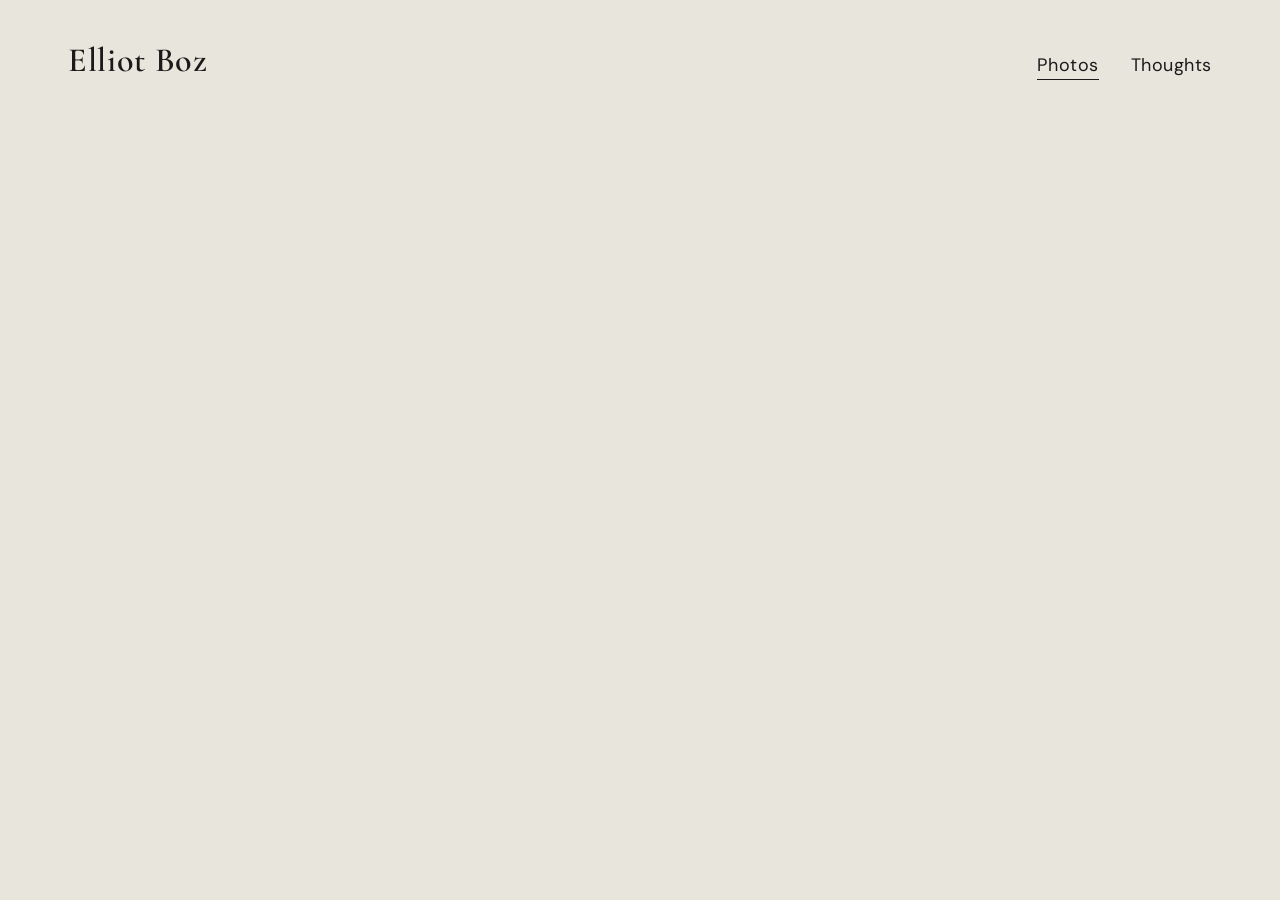
==== index.html @ d8781633 "Initial commit: Elliot Boz photography website Includes homepage, gallery pages (animals, australia," ====
<!DOCTYPE html>
<html lang="en">
<head>
  <meta charset="UTF-8">
  <meta name="viewport" content="width=device-width, initial-scale=1.0">
  <title>Elliot Boz — Photos</title>
  <link rel="preconnect" href="https://fonts.googleapis.com">
  <link rel="preconnect" href="https://fonts.gstatic.com" crossorigin>
  <link href="https://fonts.googleapis.com/css2?family=Cormorant+Garamond:wght@400;500;600&family=DM+Sans:wght@400;500&display=swap" rel="stylesheet">
  <link rel="stylesheet" href="style.css">
</head>
<body>

  <nav class="site-nav">
    <a href="index.html" class="logo">Elliot Boz</a>
    <div class="nav-links">
      <a href="index.html" class="active">Photos</a>
      <a href="thoughts.html">Thoughts</a>
    </div>
  </nav>

  <div class="hero-spacer"></div>

  <div class="category-grid">

    <a href="australia.html" class="category-tile">
      <div class="tile-img-wrap">
        <img src="images/australia/cover.jpg" alt="Australia and New Zealand" onerror="this.parentElement.parentElement.style.display='none'">
      </div>
      <div class="tile-label">Australia and New Zealand</div>
    </a>

    <a href="floral.html" class="category-tile">
      <div class="tile-img-wrap">
        <img src="images/floral/cover.jpg" alt="Floral" onerror="this.parentElement.parentElement.style.display='none'">
      </div>
      <div class="tile-label">Floral</div>
    </a>

    <a href="landscape.html" class="category-tile">
      <div class="tile-img-wrap">
        <img src="images/landscape/cover.jpg" alt="Landscape" onerror="this.parentElement.parentElement.style.display='none'">
      </div>
      <div class="tile-label">Landscape</div>
    </a>

    <a href="portrait.html" class="category-tile">
      <div class="tile-img-wrap">
        <img src="images/portrait/cover.jpg" alt="Portrait" onerror="this.parentElement.parentElement.style.display='none'">
      </div>
      <div class="tile-label">Portrait</div>
    </a>

    <a href="vehicles.html" class="category-tile">
      <div class="tile-img-wrap">
        <img src="images/vehicles/cover.jpg" alt="Vehicles" onerror="this.parentElement.parentElement.style.display='none'">
      </div>
      <div class="tile-label">Vehicles</div>
    </a>

    <a href="animals.html" class="category-tile">
      <div class="tile-img-wrap">
        <img src="images/animals/cover.jpg" alt="Animals" onerror="this.parentElement.parentElement.style.display='none'">
      </div>
      <div class="tile-label">Animals</div>
    </a>

    <a href="food.html" class="category-tile">
      <div class="tile-img-wrap">
        <img src="images/food/cover.jpg" alt="Food" onerror="this.parentElement.parentElement.style.display='none'">
      </div>
      <div class="tile-label">Food</div>
    </a>

  </div>

</body>
</html>
---- style.css ----
/* ===== RESET & BASE ===== */
*, *::before, *::after {
  margin: 0;
  padding: 0;
  box-sizing: border-box;
}

body {
  background-color: #e8e5dc;
  color: #1a1a1a;
  font-family: 'DM Sans', sans-serif;
  -webkit-font-smoothing: antialiased;
}

a {
  color: inherit;
  text-decoration: none;
}

img {
  display: block;
  max-width: 100%;
}

/* ===== TYPOGRAPHY ===== */
.font-serif {
  font-family: 'Cormorant Garamond', Georgia, serif;
}

/* ===== NAV ===== */
.site-nav {
  display: flex;
  justify-content: space-between;
  align-items: baseline;
  padding: 40px 28px;
  max-width: 1200px;
  margin: 0 auto;
}

.site-nav .logo {
  font-family: 'Cormorant Garamond', Georgia, serif;
  font-size: 34px;
  font-weight: 600;
  letter-spacing: 0.02em;
}

.site-nav .nav-links {
  display: flex;
  gap: 32px;
  font-size: 18px;
  font-weight: 400;
  letter-spacing: 0.03em;
}

.site-nav .nav-links a {
  position: relative;
  padding-bottom: 2px;
}

.site-nav .nav-links a.active {
  border-bottom: 1.5px solid #1a1a1a;
}

.site-nav .nav-links a:hover {
  opacity: 0.6;
  transition: opacity 0.2s;
}

/* ===== HOMEPAGE ===== */
.hero-spacer {
  height: 120px;
}

.category-grid {
  display: grid;
  grid-template-columns: repeat(3, 1fr);
  gap: 16px;
  max-width: 1100px;
  margin: 0 auto;
  padding: 0 48px;
}

.category-tile {
  display: block;
}

.category-tile .tile-img-wrap {
  overflow: hidden;
  border-radius: 2px;
  aspect-ratio: 4 / 3;
}

.category-tile img {
  width: 100%;
  height: 100%;
  object-fit: cover;
  transition: transform 0.3s ease, filter 0.3s ease;
}

.category-tile:hover img {
  transform: scale(1.03);
  filter: brightness(1.05);
}

.category-tile .tile-label {
  margin-top: 10px;
  font-size: 16px;
  font-weight: 400;
  letter-spacing: 0.02em;
}

/* ===== BACK LINK ===== */
.back-link {
  display: inline-block;
  max-width: 1100px;
  margin: 0 auto;
  padding: 24px 48px 0;
  font-size: 16px;
  letter-spacing: 0.02em;
  opacity: 0.6;
  transition: opacity 0.2s;
}

.back-link:hover {
  opacity: 1;
}

.page-back-wrap {
  max-width: 1100px;
  margin: 0 auto;
}

/* ===== GALLERY PAGE ===== */
.gallery-header {
  max-width: 1100px;
  margin: 0 auto;
  padding: 16px 48px 32px;
}

.gallery-header h1 {
  font-family: 'Cormorant Garamond', Georgia, serif;
  font-size: 38px;
  font-weight: 500;
}

.masonry-grid {
  max-width: 1100px;
  margin: 0 auto;
  padding: 0 48px 80px;
  column-count: 3;
  column-gap: 8px;
}

.masonry-grid .gallery-item {
  break-inside: avoid;
  margin-bottom: 8px;
  cursor: pointer;
  overflow: hidden;
  border-radius: 2px;
}

.masonry-grid .gallery-item img {
  width: 100%;
  display: block;
  transition: filter 0.3s ease;
}

.masonry-grid .gallery-item:hover img {
  filter: brightness(1.05);
}

/* ===== LIGHTBOX ===== */
.lightbox-overlay {
  display: none;
  position: fixed;
  inset: 0;
  background: rgba(0, 0, 0, 0.92);
  z-index: 1000;
  align-items: center;
  justify-content: center;
  flex-direction: column;
}

.lightbox-overlay.active {
  display: flex;
}

.lightbox-overlay img {
  max-width: 90vw;
  max-height: 85vh;
  object-fit: contain;
  user-select: none;
}

.lightbox-arrow {
  position: absolute;
  top: 50%;
  transform: translateY(-50%);
  background: none;
  border: none;
  color: #fff;
  font-size: 36px;
  cursor: pointer;
  padding: 16px;
  opacity: 0.7;
  transition: opacity 0.2s;
  user-select: none;
}

.lightbox-arrow:hover {
  opacity: 1;
}

.lightbox-arrow.prev {
  left: 24px;
}

.lightbox-arrow.next {
  right: 24px;
}

.lightbox-counter {
  position: absolute;
  bottom: 32px;
  left: 50%;
  transform: translateX(-50%);
  color: #fff;
  font-size: 14px;
  letter-spacing: 0.05em;
  opacity: 0.8;
}

.lightbox-close {
  position: absolute;
  top: 24px;
  right: 32px;
  background: none;
  border: none;
  color: #fff;
  font-size: 28px;
  cursor: pointer;
  opacity: 0.7;
  transition: opacity 0.2s;
}

.lightbox-close:hover {
  opacity: 1;
}

/* ===== THOUGHTS / BLOG ===== */
.thoughts-list {
  max-width: 600px;
  margin: 0 auto;
  padding: 60px 48px 80px;
}

.blog-card {
  margin-bottom: 60px;
}

.blog-card .blog-cover {
  width: 100%;
  border-radius: 2px;
}

.blog-card .blog-date {
  margin-top: 16px;
  font-size: 15px;
  color: #888;
  letter-spacing: 0.03em;
}

.blog-card .blog-title {
  font-family: 'Cormorant Garamond', Georgia, serif;
  font-size: 32px;
  font-weight: 500;
  margin-top: 8px;
  line-height: 1.3;
}

.blog-card .blog-read-more {
  display: inline-block;
  margin-top: 12px;
  font-size: 16px;
  letter-spacing: 0.02em;
  opacity: 0.6;
  transition: opacity 0.2s;
}

.blog-card .blog-read-more:hover {
  opacity: 1;
}

/* ===== SINGLE POST ===== */
.post-wrap {
  max-width: 700px;
  margin: 0 auto;
  padding: 0 48px 80px;
}

.post-wrap .post-cover {
  width: 100%;
  border-radius: 2px;
}

.post-wrap .post-date {
  margin-top: 20px;
  font-size: 15px;
  color: #888;
  letter-spacing: 0.03em;
}

.post-wrap .post-title {
  font-family: 'Cormorant Garamond', Georgia, serif;
  font-size: 46px;
  font-weight: 500;
  margin-top: 8px;
  line-height: 1.2;
}

.post-body {
  max-width: 650px;
  margin: 32px auto 0;
  font-size: 19px;
  line-height: 1.8;
  color: #2a2a2a;
}

.post-body p {
  margin-bottom: 24px;
}

/* ===== RESPONSIVE ===== */
@media (max-width: 768px) {
  .site-nav {
    padding: 28px 24px;
  }

  .site-nav .logo {
    font-size: 22px;
  }

  .site-nav .nav-links {
    gap: 20px;
    font-size: 14px;
  }

  .hero-spacer {
    height: 60px;
  }

  .category-grid {
    grid-template-columns: repeat(2, 1fr);
    padding: 0 24px;
    gap: 12px;
  }

  .back-link {
    padding: 16px 24px 0;
  }

  .gallery-header {
    padding: 12px 24px 24px;
  }

  .gallery-header h1 {
    font-size: 26px;
  }

  .masonry-grid {
    column-count: 2;
    padding: 0 24px 60px;
  }

  .thoughts-list {
    padding: 40px 24px 60px;
  }

  .post-wrap {
    padding: 0 24px 60px;
  }

  .post-wrap .post-title {
    font-size: 32px;
  }
}

@media (max-width: 480px) {
  .category-grid {
    grid-template-columns: 1fr;
  }

  .masonry-grid {
    column-count: 1;
  }

  .site-nav {
    padding: 20px 16px;
  }

  .category-grid,
  .back-link,
  .gallery-header,
  .masonry-grid,
  .thoughts-list,
  .post-wrap {
    padding-left: 16px;
    padding-right: 16px;
  }
}
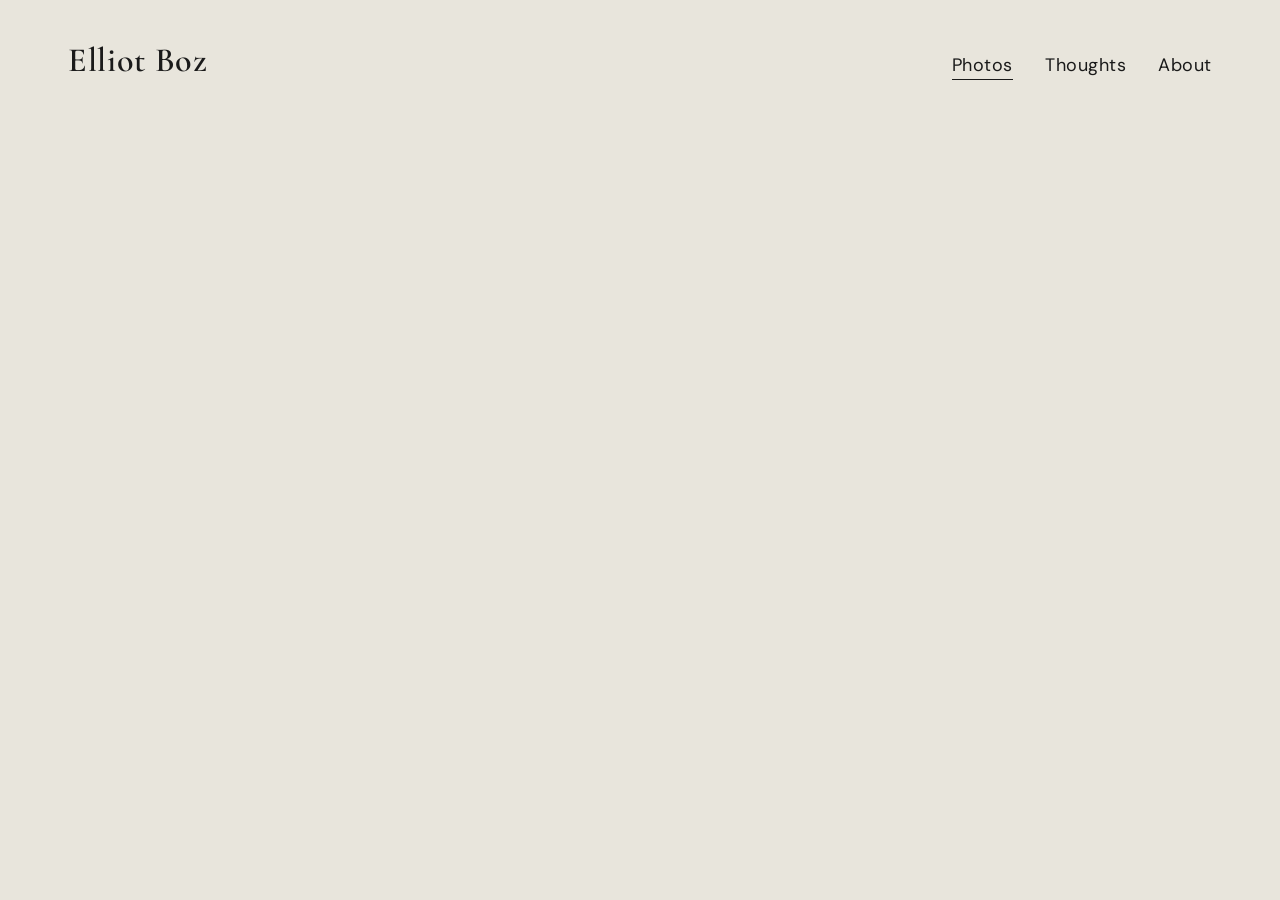
==== commit a582a67c: "Add About Me page and update site navigation Co-Authored-By: Claude Opus 4.6 (1M context) <noreply@a" ====
--- a/index.html
+++ b/index.html
@@ -16,6 +16,7 @@
     <div class="nav-links">
       <a href="index.html" class="active">Photos</a>
       <a href="thoughts.html">Thoughts</a>
+      <a href="about.html">About</a>
     </div>
   </nav>
 
--- a/style.css
+++ b/style.css
@@ -330,6 +330,56 @@
   margin-bottom: 24px;
 }
 
+/* ===== ABOUT PAGE ===== */
+.about-wrap {
+  max-width: 650px;
+  margin: 0 auto;
+  padding: 60px 48px 80px;
+}
+
+.about-photo-wrap {
+  margin-bottom: 40px;
+}
+
+.about-photo {
+  width: 100%;
+  max-width: 280px;
+  border-radius: 2px;
+}
+
+.about-title {
+  font-family: 'Cormorant Garamond', Georgia, serif;
+  font-size: 42px;
+  font-weight: 500;
+  margin-bottom: 24px;
+}
+
+.about-body {
+  font-size: 19px;
+  line-height: 1.8;
+  color: #2a2a2a;
+}
+
+.about-body p {
+  margin-bottom: 24px;
+}
+
+.about-contact {
+  margin-top: 40px;
+  font-size: 17px;
+  letter-spacing: 0.02em;
+}
+
+.about-contact a {
+  border-bottom: 1px solid #1a1a1a;
+  padding-bottom: 1px;
+  transition: opacity 0.2s;
+}
+
+.about-contact a:hover {
+  opacity: 0.6;
+}
+
 /* ===== RESPONSIVE ===== */
 @media (max-width: 768px) {
   .site-nav {
@@ -374,6 +424,14 @@
 
   .thoughts-list {
     padding: 40px 24px 60px;
+  }
+
+  .about-wrap {
+    padding: 40px 24px 60px;
+  }
+
+  .about-title {
+    font-size: 32px;
   }
 
   .post-wrap {
@@ -403,6 +461,7 @@
   .gallery-header,
   .masonry-grid,
   .thoughts-list,
+  .about-wrap,
   .post-wrap {
     padding-left: 16px;
     padding-right: 16px;
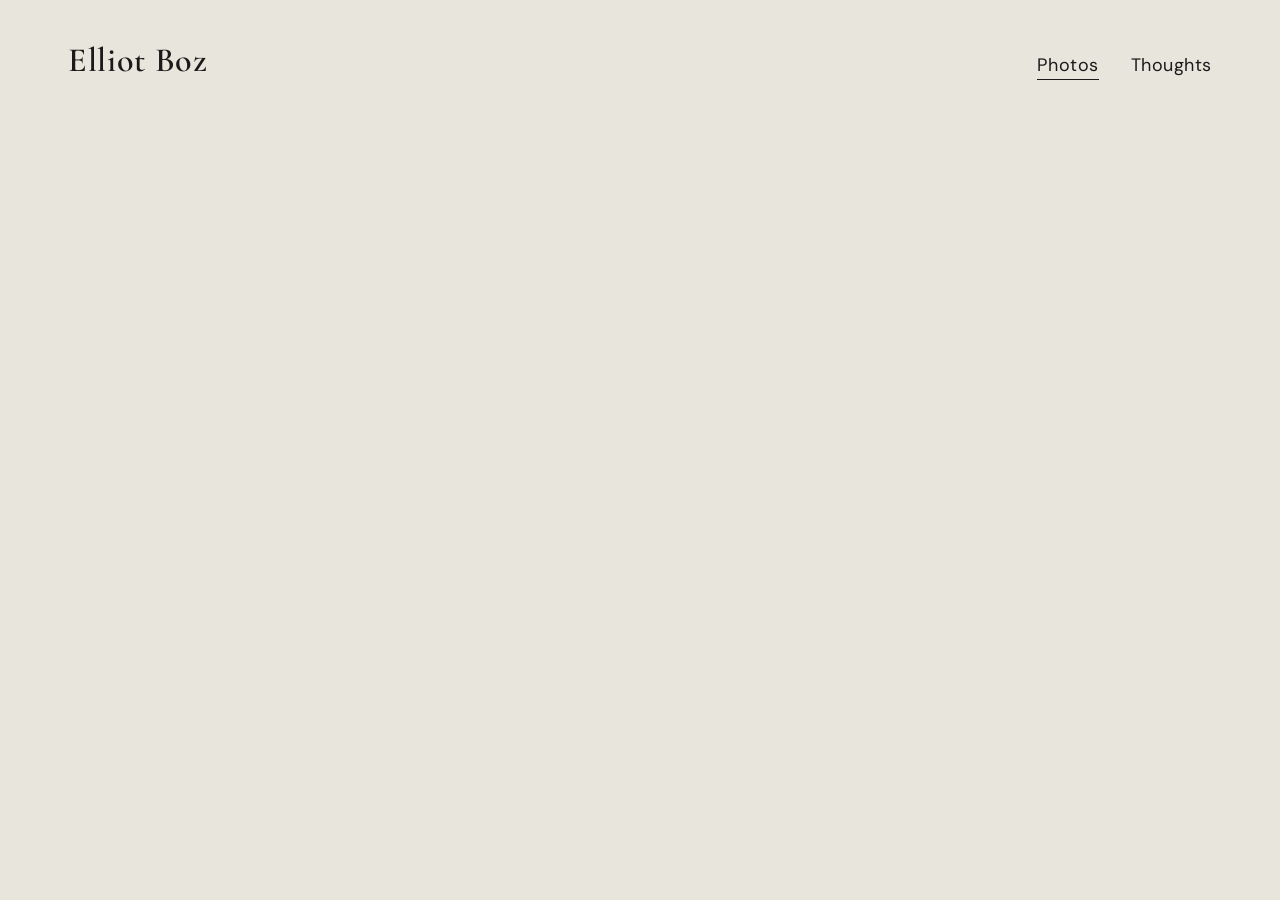
==== commit 14c1fbb7: "Remove About page and Golden Hour blog post (test content) Co-Authored-By: Claude Opus 4.6 (1M conte" ====
--- a/index.html
+++ b/index.html
@@ -16,7 +16,6 @@
     <div class="nav-links">
       <a href="index.html" class="active">Photos</a>
       <a href="thoughts.html">Thoughts</a>
-      <a href="about.html">About</a>
     </div>
   </nav>
 
--- a/style.css
+++ b/style.css
@@ -330,56 +330,6 @@
   margin-bottom: 24px;
 }
 
-/* ===== ABOUT PAGE ===== */
-.about-wrap {
-  max-width: 650px;
-  margin: 0 auto;
-  padding: 60px 48px 80px;
-}
-
-.about-photo-wrap {
-  margin-bottom: 40px;
-}
-
-.about-photo {
-  width: 100%;
-  max-width: 280px;
-  border-radius: 2px;
-}
-
-.about-title {
-  font-family: 'Cormorant Garamond', Georgia, serif;
-  font-size: 42px;
-  font-weight: 500;
-  margin-bottom: 24px;
-}
-
-.about-body {
-  font-size: 19px;
-  line-height: 1.8;
-  color: #2a2a2a;
-}
-
-.about-body p {
-  margin-bottom: 24px;
-}
-
-.about-contact {
-  margin-top: 40px;
-  font-size: 17px;
-  letter-spacing: 0.02em;
-}
-
-.about-contact a {
-  border-bottom: 1px solid #1a1a1a;
-  padding-bottom: 1px;
-  transition: opacity 0.2s;
-}
-
-.about-contact a:hover {
-  opacity: 0.6;
-}
-
 /* ===== RESPONSIVE ===== */
 @media (max-width: 768px) {
   .site-nav {
@@ -424,14 +374,6 @@
 
   .thoughts-list {
     padding: 40px 24px 60px;
-  }
-
-  .about-wrap {
-    padding: 40px 24px 60px;
-  }
-
-  .about-title {
-    font-size: 32px;
   }
 
   .post-wrap {
@@ -461,7 +403,6 @@
   .gallery-header,
   .masonry-grid,
   .thoughts-list,
-  .about-wrap,
   .post-wrap {
     padding-left: 16px;
     padding-right: 16px;
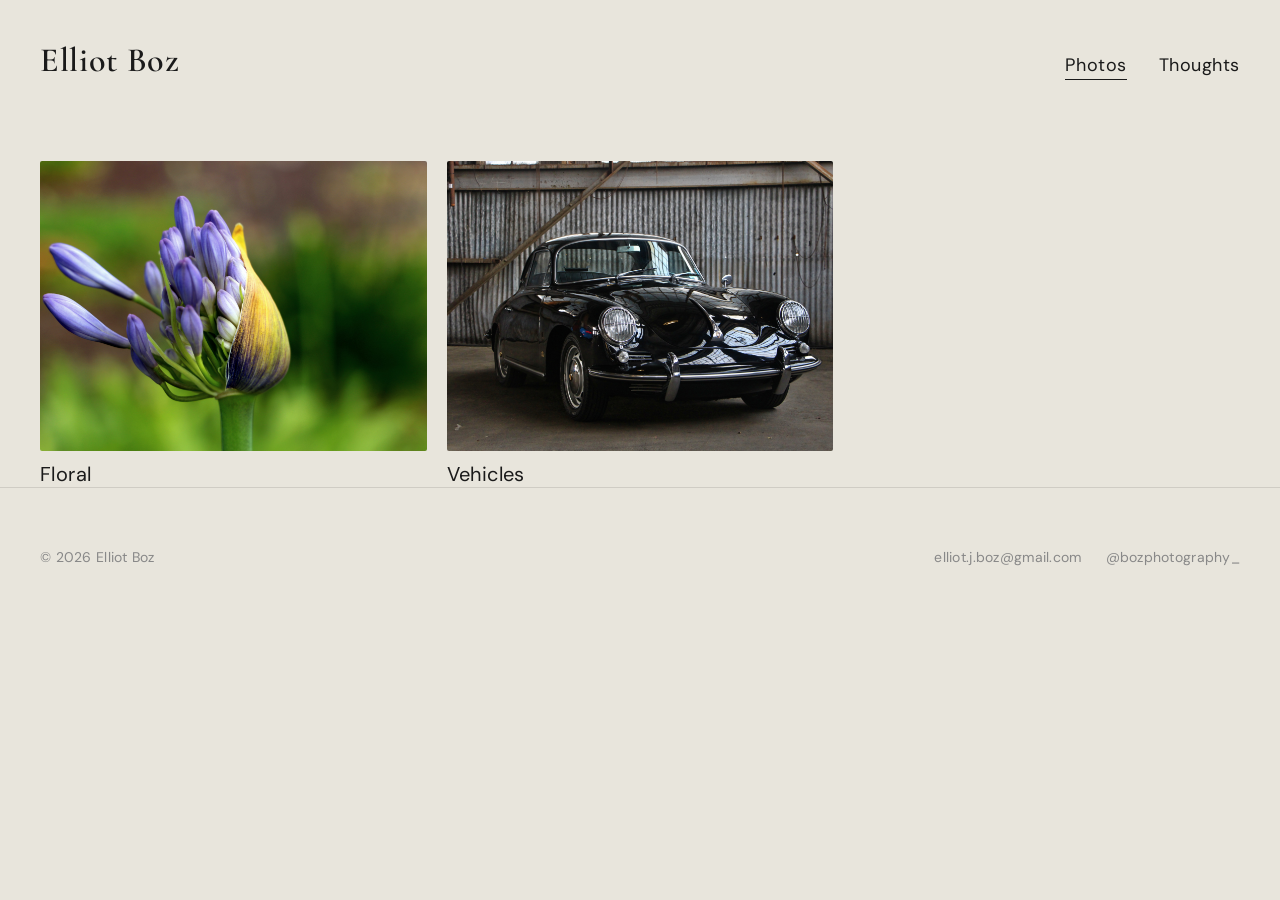
==== commit 5ee0b267: "Add footer with email, Instagram, and copyright to all pages Co-Authored-By: Claude Opus 4.6 (1M con" ====
--- a/index.html
+++ b/index.html
@@ -74,5 +74,13 @@
 
   </div>
 
+  <footer class="site-footer">
+    <span>&copy; 2026 Elliot Boz</span>
+    <div class="footer-links">
+      <a href="mailto:elliot.j.boz@gmail.com">elliot.j.boz@gmail.com</a>
+      <a href="https://instagram.com/bozphotography_" target="_blank">@bozphotography_</a>
+    </div>
+  </footer>
+
 </body>
 </html>
--- a/style.css
+++ b/style.css
@@ -32,8 +32,8 @@
   display: flex;
   justify-content: space-between;
   align-items: baseline;
-  padding: 40px 28px;
-  max-width: 1200px;
+  padding: 40px 40px;
+  max-width: 1800px;
   margin: 0 auto;
 }
 
@@ -68,16 +68,16 @@
 
 /* ===== HOMEPAGE ===== */
 .hero-spacer {
-  height: 120px;
+  height: 40px;
 }
 
 .category-grid {
   display: grid;
   grid-template-columns: repeat(3, 1fr);
-  gap: 16px;
-  max-width: 1100px;
-  margin: 0 auto;
-  padding: 0 48px;
+  gap: 20px;
+  max-width: 1800px;
+  margin: 0 auto;
+  padding: 0 40px;
 }
 
 .category-tile {
@@ -104,7 +104,7 @@
 
 .category-tile .tile-label {
   margin-top: 10px;
-  font-size: 16px;
+  font-size: 20px;
   font-weight: 400;
   letter-spacing: 0.02em;
 }
@@ -112,9 +112,9 @@
 /* ===== BACK LINK ===== */
 .back-link {
   display: inline-block;
-  max-width: 1100px;
-  margin: 0 auto;
-  padding: 24px 48px 0;
+  max-width: 1800px;
+  margin: 0 auto;
+  padding: 24px 60px 0;
   font-size: 16px;
   letter-spacing: 0.02em;
   opacity: 0.6;
@@ -126,15 +126,15 @@
 }
 
 .page-back-wrap {
-  max-width: 1100px;
+  max-width: 1800px;
   margin: 0 auto;
 }
 
 /* ===== GALLERY PAGE ===== */
 .gallery-header {
-  max-width: 1100px;
-  margin: 0 auto;
-  padding: 16px 48px 32px;
+  max-width: 1800px;
+  margin: 0 auto;
+  padding: 16px 60px 32px;
 }
 
 .gallery-header h1 {
@@ -144,9 +144,9 @@
 }
 
 .masonry-grid {
-  max-width: 1100px;
-  margin: 0 auto;
-  padding: 0 48px 80px;
+  max-width: 1800px;
+  margin: 0 auto;
+  padding: 0 60px 80px;
   column-count: 3;
   column-gap: 8px;
 }
@@ -162,8 +162,9 @@
 .masonry-grid .gallery-item img {
   width: 100%;
   display: block;
-  transition: filter 0.3s ease;
-}
+  transition: filter 0.3s ease, opacity 0.6s ease;
+}
+
 
 .masonry-grid .gallery-item:hover img {
   filter: brightness(1.05);
@@ -293,9 +294,9 @@
 
 /* ===== SINGLE POST ===== */
 .post-wrap {
-  max-width: 700px;
-  margin: 0 auto;
-  padding: 0 48px 80px;
+  max-width: 1300px;
+  margin: 0 auto;
+  padding: 0 60px 80px;
 }
 
 .post-wrap .post-cover {
@@ -319,7 +320,7 @@
 }
 
 .post-body {
-  max-width: 650px;
+  max-width: 1200px;
   margin: 32px auto 0;
   font-size: 19px;
   line-height: 1.8;
@@ -330,41 +331,65 @@
   margin-bottom: 24px;
 }
 
+.post-body .pillar-block {
+  margin-left: 40px;
+  margin-bottom: 24px;
+}
+
+.post-body .pillar-block p {
+  margin-bottom: 8px;
+}
+
+.post-body .pillar-block ol {
+  margin-left: 24px;
+  margin-top: 4px;
+}
+
+.post-body .pillar-block ol li {
+  margin-bottom: 4px;
+  line-height: 1.8;
+}
+
+/* ===== FOOTER ===== */
+.site-footer {
+  max-width: 1800px;
+  margin: 0 auto;
+  padding: 60px 40px 40px;
+  display: flex;
+  justify-content: space-between;
+  align-items: center;
+  border-top: 1px solid rgba(26, 26, 26, 0.12);
+  font-size: 14px;
+  letter-spacing: 0.02em;
+  color: #888;
+}
+
+.footer-links {
+  display: flex;
+  gap: 24px;
+}
+
+.footer-links a {
+  color: #888;
+  transition: color 0.2s;
+}
+
+.footer-links a:hover {
+  color: #1a1a1a;
+}
+
 /* ===== RESPONSIVE ===== */
-@media (max-width: 768px) {
-  .site-nav {
-    padding: 28px 24px;
-  }
-
-  .site-nav .logo {
-    font-size: 22px;
-  }
-
-  .site-nav .nav-links {
-    gap: 20px;
-    font-size: 14px;
-  }
-
-  .hero-spacer {
-    height: 60px;
-  }
-
+
+/* Tablet */
+@media (max-width: 1024px) {
   .category-grid {
     grid-template-columns: repeat(2, 1fr);
     padding: 0 24px;
-    gap: 12px;
-  }
-
-  .back-link {
-    padding: 16px 24px 0;
-  }
-
-  .gallery-header {
-    padding: 12px 24px 24px;
-  }
-
-  .gallery-header h1 {
-    font-size: 26px;
+    gap: 14px;
+  }
+
+  .category-tile .tile-label {
+    font-size: 17px;
   }
 
   .masonry-grid {
@@ -372,30 +397,145 @@
     padding: 0 24px 60px;
   }
 
+  .post-wrap {
+    max-width: 100%;
+    padding: 0 24px 60px;
+  }
+
+  .post-body {
+    max-width: 100%;
+  }
+}
+
+/* Mobile */
+@media (max-width: 768px) {
+  .site-nav {
+    padding: 24px 20px;
+  }
+
+  .site-nav .logo {
+    font-size: 24px;
+  }
+
+  .site-nav .nav-links {
+    gap: 20px;
+    font-size: 15px;
+  }
+
+  .hero-spacer {
+    height: 20px;
+  }
+
+  .category-grid {
+    grid-template-columns: repeat(2, 1fr);
+    padding: 0 20px;
+    gap: 12px;
+  }
+
+  .category-tile .tile-label {
+    font-size: 16px;
+  }
+
+  .back-link {
+    padding: 16px 20px 0;
+  }
+
+  .gallery-header {
+    padding: 12px 20px 20px;
+  }
+
+  .gallery-header h1 {
+    font-size: 26px;
+  }
+
+  .masonry-grid {
+    column-count: 2;
+    padding: 0 20px 60px;
+  }
+
   .thoughts-list {
-    padding: 40px 24px 60px;
+    padding: 40px 20px 60px;
+    max-width: 100%;
+  }
+
+  .blog-card .blog-title {
+    font-size: 26px;
   }
 
   .post-wrap {
-    padding: 0 24px 60px;
+    max-width: 100%;
+    padding: 0 20px 60px;
   }
 
   .post-wrap .post-title {
-    font-size: 32px;
-  }
-}
-
+    font-size: 30px;
+  }
+
+  .post-body {
+    max-width: 100%;
+    font-size: 17px;
+  }
+
+  .post-body .pillar-block {
+    margin-left: 20px;
+  }
+
+  .lightbox-arrow {
+    font-size: 28px;
+    padding: 12px;
+  }
+
+  .lightbox-arrow.prev {
+    left: 8px;
+  }
+
+  .lightbox-arrow.next {
+    right: 8px;
+  }
+
+  .site-footer {
+    padding: 40px 20px 30px;
+    flex-direction: column;
+    gap: 16px;
+    text-align: center;
+  }
+
+  .footer-links {
+    gap: 20px;
+  }
+}
+
+/* Small phone */
 @media (max-width: 480px) {
+  .site-nav {
+    padding: 20px 16px;
+  }
+
+  .site-nav .logo {
+    font-size: 22px;
+  }
+
+  .site-nav .nav-links {
+    gap: 16px;
+    font-size: 14px;
+  }
+
+  .hero-spacer {
+    height: 10px;
+  }
+
   .category-grid {
     grid-template-columns: 1fr;
+    padding: 0 16px;
+  }
+
+  .category-tile .tile-label {
+    font-size: 15px;
   }
 
   .masonry-grid {
     column-count: 1;
-  }
-
-  .site-nav {
-    padding: 20px 16px;
+    padding: 0 16px 40px;
   }
 
   .category-grid,
@@ -407,4 +547,27 @@
     padding-left: 16px;
     padding-right: 16px;
   }
-}
+
+  .post-wrap .post-title {
+    font-size: 26px;
+  }
+
+  .post-body {
+    font-size: 16px;
+    line-height: 1.7;
+  }
+
+  .post-body .pillar-block {
+    margin-left: 12px;
+  }
+
+  .lightbox-overlay img {
+    max-width: 95vw;
+    max-height: 80vh;
+  }
+
+  .lightbox-close {
+    top: 12px;
+    right: 16px;
+  }
+}
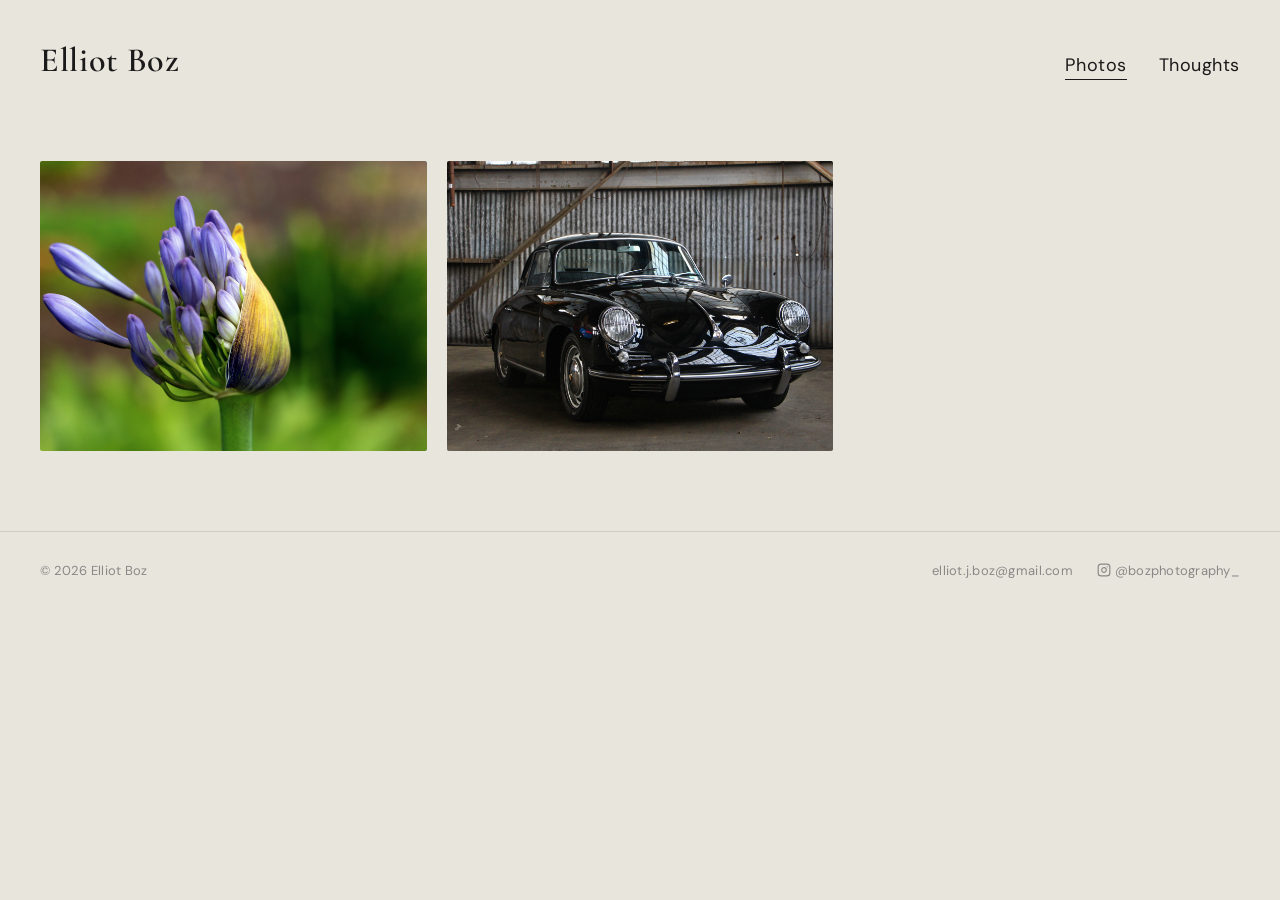
==== commit 51a87714: "Update layout, add footer with Instagram, favicon, breadcrumbs, hover overlays, mobile responsive, w" ====
--- a/index.html
+++ b/index.html
@@ -7,6 +7,7 @@
   <link rel="preconnect" href="https://fonts.googleapis.com">
   <link rel="preconnect" href="https://fonts.gstatic.com" crossorigin>
   <link href="https://fonts.googleapis.com/css2?family=Cormorant+Garamond:wght@400;500;600&family=DM+Sans:wght@400;500&display=swap" rel="stylesheet">
+  <link rel="icon" type="image/svg+xml" href="favicon.svg">
   <link rel="stylesheet" href="style.css">
 </head>
 <body>
@@ -26,50 +27,50 @@
     <a href="australia.html" class="category-tile">
       <div class="tile-img-wrap">
         <img src="images/australia/cover.jpg" alt="Australia and New Zealand" onerror="this.parentElement.parentElement.style.display='none'">
+        <div class="tile-overlay">Australia and New Zealand</div>
       </div>
-      <div class="tile-label">Australia and New Zealand</div>
     </a>
 
     <a href="floral.html" class="category-tile">
       <div class="tile-img-wrap">
         <img src="images/floral/cover.jpg" alt="Floral" onerror="this.parentElement.parentElement.style.display='none'">
+        <div class="tile-overlay">Floral</div>
       </div>
-      <div class="tile-label">Floral</div>
     </a>
 
     <a href="landscape.html" class="category-tile">
       <div class="tile-img-wrap">
         <img src="images/landscape/cover.jpg" alt="Landscape" onerror="this.parentElement.parentElement.style.display='none'">
+        <div class="tile-overlay">Landscape</div>
       </div>
-      <div class="tile-label">Landscape</div>
     </a>
 
     <a href="portrait.html" class="category-tile">
       <div class="tile-img-wrap">
         <img src="images/portrait/cover.jpg" alt="Portrait" onerror="this.parentElement.parentElement.style.display='none'">
+        <div class="tile-overlay">Portrait</div>
       </div>
-      <div class="tile-label">Portrait</div>
     </a>
 
     <a href="vehicles.html" class="category-tile">
       <div class="tile-img-wrap">
         <img src="images/vehicles/cover.jpg" alt="Vehicles" onerror="this.parentElement.parentElement.style.display='none'">
+        <div class="tile-overlay">Vehicles</div>
       </div>
-      <div class="tile-label">Vehicles</div>
     </a>
 
     <a href="animals.html" class="category-tile">
       <div class="tile-img-wrap">
         <img src="images/animals/cover.jpg" alt="Animals" onerror="this.parentElement.parentElement.style.display='none'">
+        <div class="tile-overlay">Animals</div>
       </div>
-      <div class="tile-label">Animals</div>
     </a>
 
     <a href="food.html" class="category-tile">
       <div class="tile-img-wrap">
         <img src="images/food/cover.jpg" alt="Food" onerror="this.parentElement.parentElement.style.display='none'">
+        <div class="tile-overlay">Food</div>
       </div>
-      <div class="tile-label">Food</div>
     </a>
 
   </div>
@@ -78,7 +79,7 @@
     <span>&copy; 2026 Elliot Boz</span>
     <div class="footer-links">
       <a href="mailto:elliot.j.boz@gmail.com">elliot.j.boz@gmail.com</a>
-      <a href="https://instagram.com/bozphotography_" target="_blank">@bozphotography_</a>
+      <a href="https://instagram.com/bozphotography_" target="_blank"><svg xmlns="http://www.w3.org/2000/svg" width="14" height="14" viewBox="0 0 24 24" fill="none" stroke="currentColor" stroke-width="2" stroke-linecap="round" stroke-linejoin="round" style="vertical-align:-2px;margin-right:4px"><rect x="2" y="2" width="20" height="20" rx="5" ry="5"/><path d="M16 11.37A4 4 0 1 1 12.63 8 4 4 0 0 1 16 11.37z"/><line x1="17.5" y1="6.5" x2="17.51" y2="6.5"/></svg>@bozphotography_</a>
     </div>
   </footer>
 
--- a/style.css
+++ b/style.css
@@ -82,24 +82,47 @@
 
 .category-tile {
   display: block;
+  position: relative;
 }
 
 .category-tile .tile-img-wrap {
   overflow: hidden;
   border-radius: 2px;
   aspect-ratio: 4 / 3;
+  position: relative;
 }
 
 .category-tile img {
   width: 100%;
   height: 100%;
   object-fit: cover;
-  transition: transform 0.3s ease, filter 0.3s ease;
+  transition: transform 0.4s ease, filter 0.4s ease;
 }
 
 .category-tile:hover img {
   transform: scale(1.03);
-  filter: brightness(1.05);
+  filter: brightness(0.7);
+}
+
+.category-tile .tile-overlay {
+  position: absolute;
+  bottom: 0;
+  left: 0;
+  right: 0;
+  padding: 24px 20px;
+  background: linear-gradient(transparent, rgba(0, 0, 0, 0.5));
+  color: #fff;
+  font-size: 20px;
+  font-weight: 500;
+  letter-spacing: 0.03em;
+  opacity: 0;
+  transform: translateY(10px);
+  transition: opacity 0.3s ease, transform 0.3s ease;
+}
+
+.category-tile:hover .tile-overlay {
+  opacity: 1;
+  transform: translateY(0);
 }
 
 .category-tile .tile-label {
@@ -110,24 +133,30 @@
 }
 
 /* ===== BACK LINK ===== */
-.back-link {
-  display: inline-block;
+.breadcrumb {
   max-width: 1800px;
   margin: 0 auto;
-  padding: 24px 60px 0;
-  font-size: 16px;
+  padding: 24px 40px 0;
+  font-size: 15px;
   letter-spacing: 0.02em;
-  opacity: 0.6;
-  transition: opacity 0.2s;
-}
-
-.back-link:hover {
-  opacity: 1;
-}
-
-.page-back-wrap {
-  max-width: 1800px;
-  margin: 0 auto;
+  color: #888;
+}
+
+.breadcrumb a {
+  color: #888;
+  transition: color 0.2s;
+}
+
+.breadcrumb a:hover {
+  color: #1a1a1a;
+}
+
+.breadcrumb .separator {
+  margin: 0 8px;
+}
+
+.breadcrumb .current {
+  color: #1a1a1a;
 }
 
 /* ===== GALLERY PAGE ===== */
@@ -353,13 +382,13 @@
 /* ===== FOOTER ===== */
 .site-footer {
   max-width: 1800px;
-  margin: 0 auto;
-  padding: 60px 40px 40px;
+  margin: 80px auto 0;
+  padding: 30px 40px 30px;
   display: flex;
   justify-content: space-between;
   align-items: center;
   border-top: 1px solid rgba(26, 26, 26, 0.12);
-  font-size: 14px;
+  font-size: 13px;
   letter-spacing: 0.02em;
   color: #888;
 }
@@ -432,11 +461,16 @@
     gap: 12px;
   }
 
+  .category-tile .tile-overlay {
+    opacity: 1;
+    transform: translateY(0);
+  }
+
   .category-tile .tile-label {
     font-size: 16px;
   }
 
-  .back-link {
+  .breadcrumb {
     padding: 16px 20px 0;
   }
 
@@ -539,7 +573,7 @@
   }
 
   .category-grid,
-  .back-link,
+  .breadcrumb,
   .gallery-header,
   .masonry-grid,
   .thoughts-list,
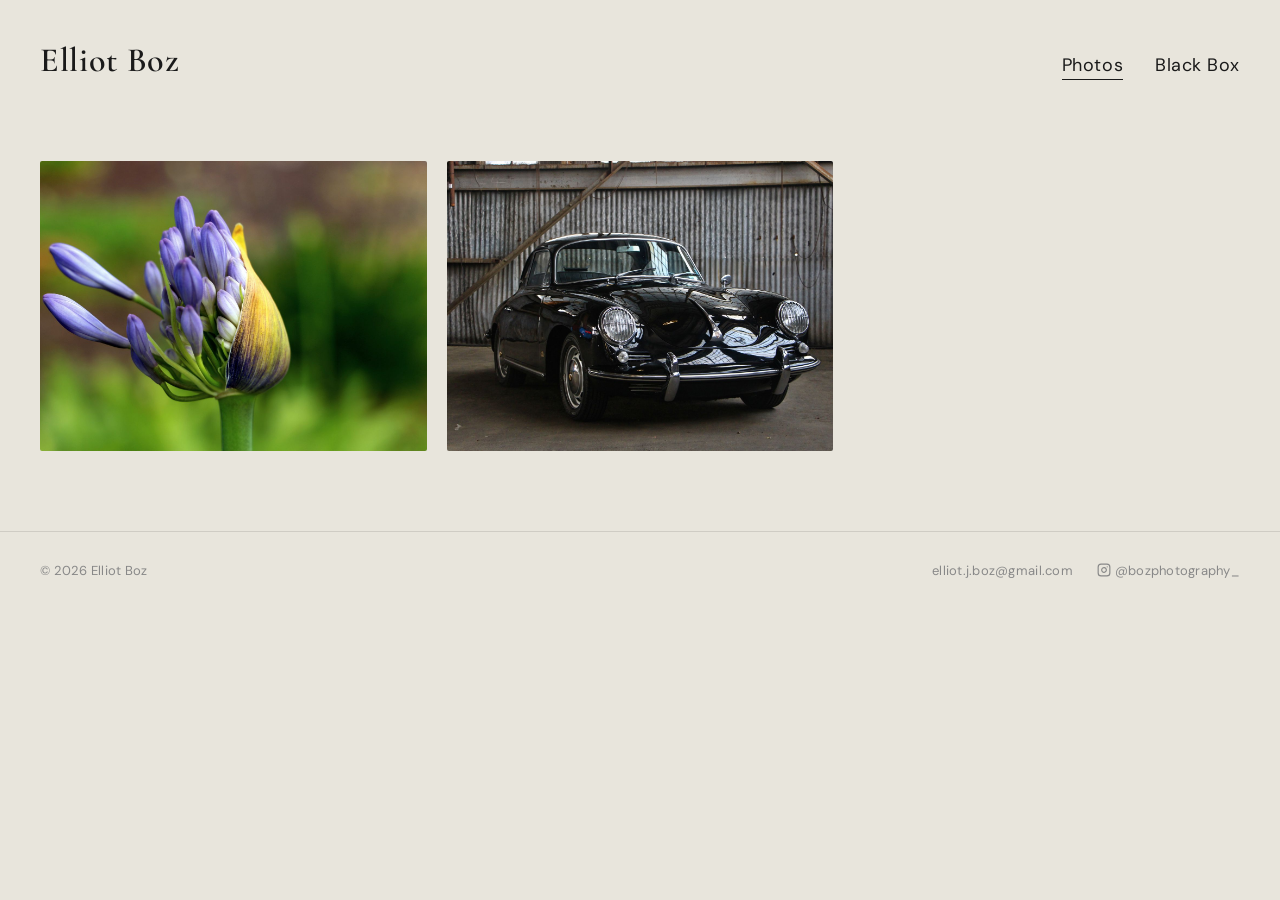
==== commit 19ff588f: "Redesign Thoughts page as Black Box — dark theme, 3D cube, blog cards with status Co-Authored-By: Cl" ====
--- a/index.html
+++ b/index.html
@@ -16,7 +16,7 @@
     <a href="index.html" class="logo">Elliot Boz</a>
     <div class="nav-links">
       <a href="index.html" class="active">Photos</a>
-      <a href="thoughts.html">Thoughts</a>
+      <a href="thoughts.html">Black Box</a>
     </div>
   </nav>
 
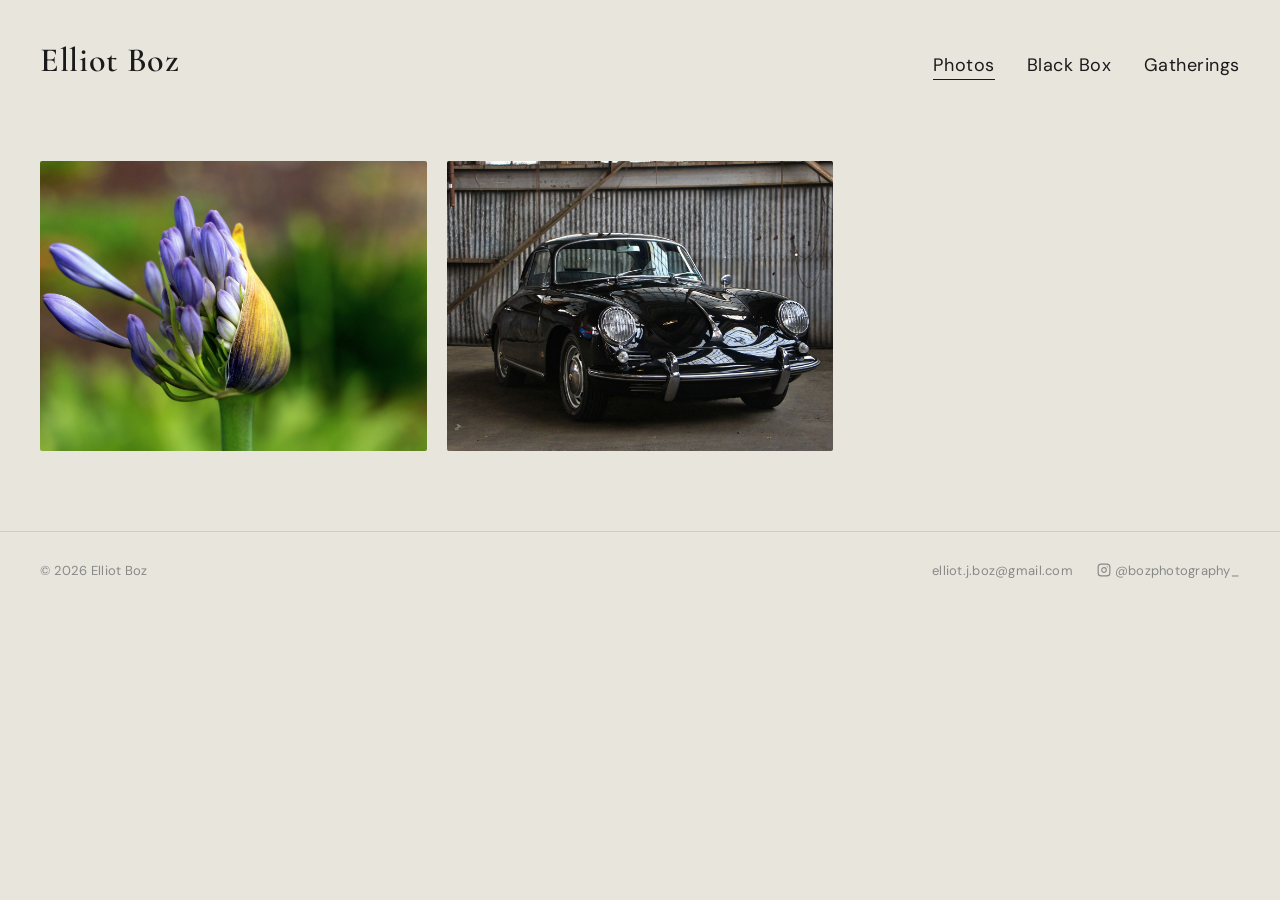
==== commit 6c961c2f: "Add Gatherings page with polaroid event cards and detail views Co-Authored-By: Claude Opus 4.6 (1M c" ====
--- a/index.html
+++ b/index.html
@@ -3,10 +3,10 @@
 <head>
   <meta charset="UTF-8">
   <meta name="viewport" content="width=device-width, initial-scale=1.0">
-  <title>Elliot Boz — Photos</title>
+  <title>Elliot Boz</title>
   <link rel="preconnect" href="https://fonts.googleapis.com">
   <link rel="preconnect" href="https://fonts.gstatic.com" crossorigin>
-  <link href="https://fonts.googleapis.com/css2?family=Cormorant+Garamond:wght@400;500;600&family=DM+Sans:wght@400;500&display=swap" rel="stylesheet">
+  <link href="https://fonts.googleapis.com/css2?family=Cormorant+Garamond:wght@400;500;600&family=DM+Sans:wght@400;500&display=block" rel="stylesheet">
   <link rel="icon" type="image/svg+xml" href="favicon.svg">
   <link rel="stylesheet" href="style.css">
 </head>
@@ -17,6 +17,7 @@
     <div class="nav-links">
       <a href="index.html" class="active">Photos</a>
       <a href="thoughts.html">Black Box</a>
+      <a href="gatherings.html">Gatherings</a>
     </div>
   </nav>
 
